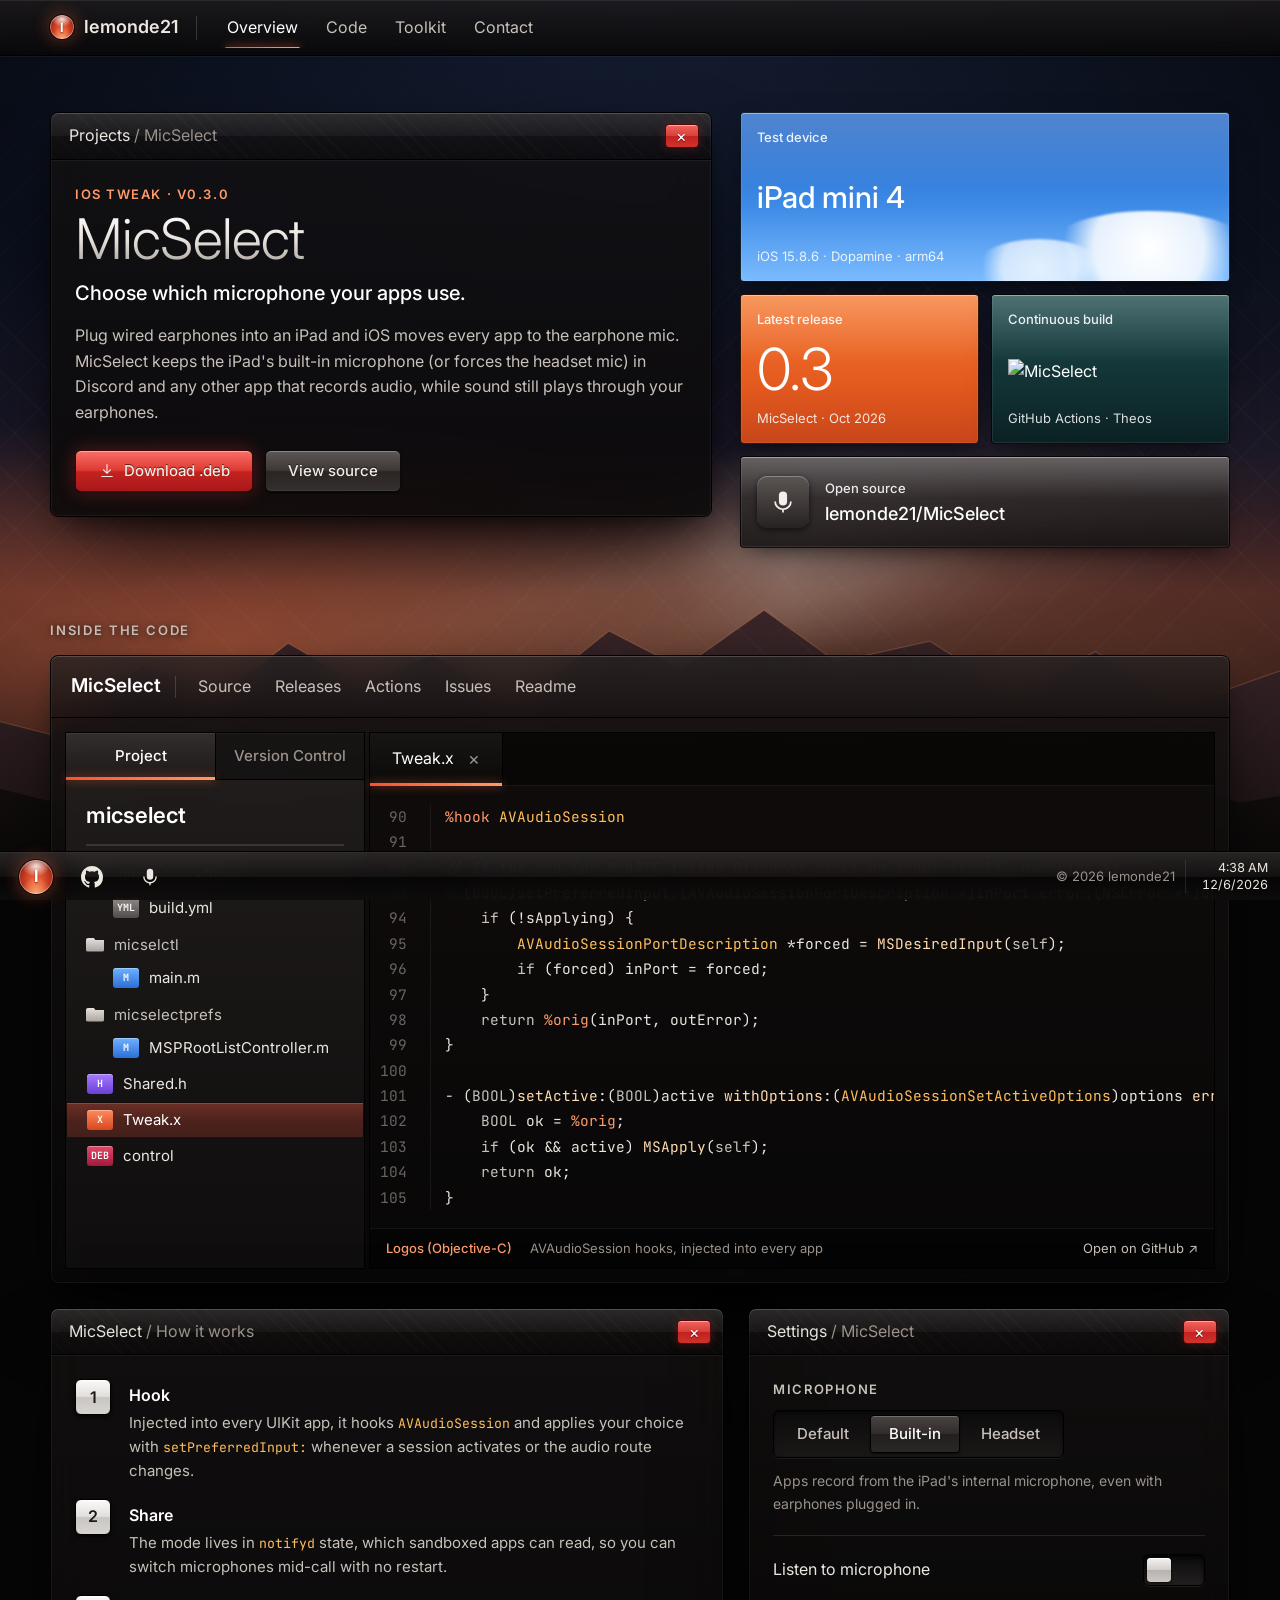
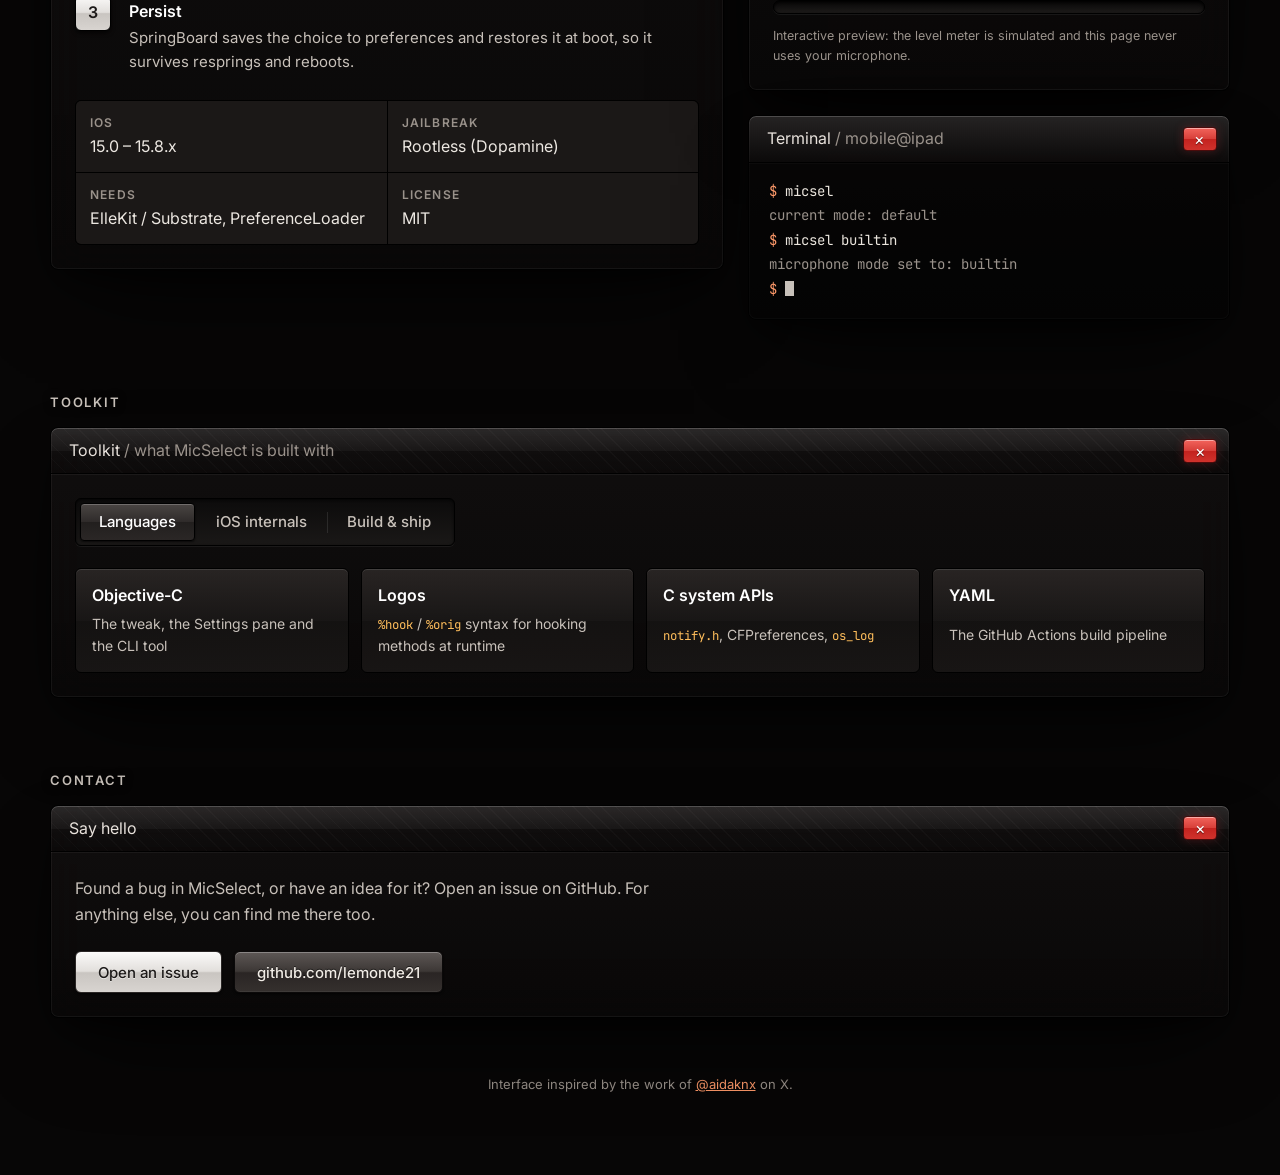
==== micselect/index.html @ 6e7e5321 "Split into a minimal landing page and a MicSelect page The landing page now shows just the bio and a" ====
<!doctype html>
<html lang="en">
<head>
  <meta charset="utf-8">
  <meta name="viewport" content="width=device-width, initial-scale=1">
  <title>MicSelect · lemonde21</title>
  <meta name="description" content="MicSelect: a rootless iOS 15 tweak (Dopamine) that lets you choose which microphone apps use, keeping the iPad's built-in mic while wired earphones are plugged in.">
  <meta name="theme-color" content="#0b0a0a">
  <meta property="og:title" content="MicSelect · lemonde21">
  <meta property="og:description" content="Choose which microphone your apps use. A rootless iOS 15 tweak by lemonde21.">
  <meta property="og:type" content="website">
  <meta property="og:url" content="https://lemonde21.github.io/micselect/">
  <link rel="icon" href="../favicon.svg" type="image/svg+xml">
  <link rel="preconnect" href="https://fonts.googleapis.com">
  <link rel="preconnect" href="https://fonts.gstatic.com" crossorigin>
  <link href="https://fonts.googleapis.com/css2?family=Inter:wght@300;400;500;600;700&family=JetBrains+Mono:wght@400;500&display=swap" rel="stylesheet">
  <link rel="stylesheet" href="../style.css">
</head>
<body>
  <!-- Backdrop: dusk sky, ember horizon, mountain ridges, bronze light streaks, lattice -->
  <div class="backdrop" aria-hidden="true">
    <div class="streak streak--a"></div>
    <div class="streak streak--b"></div>
    <svg class="ridges" viewBox="0 0 1440 400" preserveAspectRatio="xMidYMax slice">
      <defs>
        <linearGradient id="ridgeFar" x1="0" y1="0" x2="0" y2="1">
          <stop offset="0" stop-color="#3a2629"/>
          <stop offset="1" stop-color="#140d0f"/>
        </linearGradient>
        <linearGradient id="ridgeNear" x1="0" y1="0" x2="0" y2="1">
          <stop offset="0" stop-color="#15100f"/>
          <stop offset="1" stop-color="#060505"/>
        </linearGradient>
      </defs>
      <path fill="url(#ridgeFar)" stroke="rgba(255,150,100,.22)" stroke-width="1.2"
            d="M0 262 L80 222 L150 240 L240 172 L310 205 L380 152 L450 192 L520 162 L600 212 L690 140 L760 176 L840 120 L910 170 L1000 150 L1080 200 L1160 160 L1250 210 L1340 178 L1440 220 V400 H0Z"/>
      <path fill="url(#ridgeNear)"
            d="M0 332 L100 292 L180 312 L260 272 L360 302 L440 256 L520 292 L620 280 L720 312 L820 270 L900 302 L1000 262 L1100 296 L1200 276 L1300 306 L1440 282 V400 H0Z"/>
    </svg>
  </div>

  <a class="skip" href="#main">Skip to content</a>

  <!-- Menu bar -->
  <header class="menubar">
    <a class="menubar__brand" href="../" aria-label="lemonde21, home">
      <span class="orb orb--sm" aria-hidden="true">l</span>
      lemonde21
    </a>
    <span class="menubar__sep" aria-hidden="true"></span>
    <nav class="menubar__nav" aria-label="Sections">
      <a href="#overview" data-nav>Overview</a>
      <a href="#code" data-nav>Code</a>
      <a href="#toolkit" data-nav>Toolkit</a>
      <a href="#contact" data-nav>Contact</a>
    </nav>
  </header>

  <main id="main">

    <!-- ===================== Overview ===================== -->
    <section id="overview" class="hero">
      <article class="win project-head">
        <div class="win__title">
          <span><a class="win__home" href="../">Projects</a> <span class="win__crumb">/ MicSelect</span></span>
          <span class="win__close" aria-hidden="true">×</span>
        </div>
        <div class="win__body">
          <p class="project-head__kicker">iOS tweak · v0.3.0</p>
          <h1 class="project-head__title">MicSelect</h1>
          <p class="project-head__tag">Choose which microphone your apps use.</p>
          <p class="lead">
            Plug wired earphones into an iPad and iOS moves every app to the earphone mic.
            MicSelect keeps the iPad's built-in microphone (or forces the headset mic) in Discord
            and any other app that records audio, while sound still plays through your earphones.
          </p>
          <div class="row-actions">
            <a class="btn btn--red" href="https://github.com/lemonde21/MicSelect/releases/latest">
              <svg class="btn__icon" viewBox="0 0 24 24" aria-hidden="true"><path d="M11.25 3h1.5v10.19l3.72-3.72 1.06 1.06L12 16.06l-5.53-5.53 1.06-1.06 3.72 3.72V3ZM4.5 18.5h15V20h-15z"/></svg>
              Download .deb
            </a>
            <a class="btn" href="https://github.com/lemonde21/MicSelect">View source</a>
          </div>
        </div>
      </article>

      <div class="tiles" aria-label="At a glance">
        <a class="tile tile--sky tile--wide" href="#code">
          <span class="tile__cloud tile__cloud--1" aria-hidden="true"></span>
          <span class="tile__cloud tile__cloud--2" aria-hidden="true"></span>
          <span class="tile__kicker">Test device</span>
          <span class="tile__big">iPad mini 4</span>
          <span class="tile__foot">iOS 15.8.6 · Dopamine · arm64</span>
        </a>
        <a class="tile tile--ember" href="https://github.com/lemonde21/MicSelect/releases/latest">
          <span class="tile__kicker">Latest release</span>
          <span class="tile__huge">0.3</span>
          <span class="tile__foot">MicSelect · Oct 2026</span>
        </a>
        <a class="tile tile--teal" href="https://github.com/lemonde21/MicSelect/actions/workflows/build.yml">
          <span class="tile__kicker">Continuous build</span>
          <img class="tile__badge" src="https://github.com/lemonde21/MicSelect/actions/workflows/build.yml/badge.svg" alt="MicSelect build status" width="104" height="20">
          <span class="tile__foot">GitHub Actions · Theos</span>
        </a>
        <a class="tile tile--glass tile--wide" href="https://github.com/lemonde21/MicSelect">
          <span class="tile__icon" aria-hidden="true">
            <svg viewBox="0 0 24 24"><path d="M12 15a3.5 3.5 0 0 0 3.5-3.5v-5a3.5 3.5 0 1 0-7 0v5A3.5 3.5 0 0 0 12 15Zm6-3.5a6 6 0 0 1-12 0H4.5a7.5 7.5 0 0 0 6.75 7.46V21h1.5v-2.04a7.5 7.5 0 0 0 6.75-7.46H18Z"/></svg>
          </span>
          <span>
            <span class="tile__kicker">Open source</span>
            <span class="tile__mid">lemonde21/MicSelect</span>
          </span>
        </a>
      </div>
    </section>

    <!-- ===================== Code ===================== -->
    <section id="code" class="section">
      <p class="eyebrow">Inside the code</p>

      <article class="win ide">
        <div class="ide__menu">
          <span class="ide__app">MicSelect</span>
          <span class="ide__bar" aria-hidden="true"></span>
          <a href="https://github.com/lemonde21/MicSelect">Source</a>
          <a href="https://github.com/lemonde21/MicSelect/releases">Releases</a>
          <a href="https://github.com/lemonde21/MicSelect/actions">Actions</a>
          <a href="https://github.com/lemonde21/MicSelect/issues">Issues</a>
          <a href="https://github.com/lemonde21/MicSelect#readme">Readme</a>
        </div>

        <div class="ide__body">
          <aside class="ide__side">
            <div class="ptabs" role="tablist" aria-label="Sidebar">
              <button class="ptab is-active" role="tab" aria-selected="true" aria-controls="side-project" id="tab-project">Project</button>
              <button class="ptab" role="tab" aria-selected="false" aria-controls="side-vcs" id="tab-vcs" tabindex="-1">Version Control</button>
            </div>

            <div class="side-panel" id="side-project" role="tabpanel" aria-labelledby="tab-project">
              <p class="tree__root">micselect</p>
              <ul class="tree">
                <li class="tree__dir">.github/workflows</li>
                <li><button class="tree__file" data-file="build"><span class="ficon ficon--yml">yml</span>build.yml</button></li>
                <li class="tree__dir">micselctl</li>
                <li><button class="tree__file" data-file="cli"><span class="ficon ficon--m">m</span>main.m</button></li>
                <li class="tree__dir">micselectprefs</li>
                <li><button class="tree__file" data-file="prefs"><span class="ficon ficon--m">m</span>MSPRootListController.m</button></li>
                <li><button class="tree__file tree__file--top" data-file="shared"><span class="ficon ficon--h">h</span>Shared.h</button></li>
                <li><button class="tree__file tree__file--top is-active" data-file="tweak" aria-current="true"><span class="ficon ficon--x">x</span>Tweak.x</button></li>
                <li><button class="tree__file tree__file--top" data-file="control"><span class="ficon ficon--deb">deb</span>control</button></li>
              </ul>
            </div>

            <div class="side-panel" id="side-vcs" role="tabpanel" aria-labelledby="tab-vcs" hidden>
              <ol class="commits">
                <li>
                  <span class="commits__tag">v0.3.0</span>
                  <span class="commits__msg">Initial commit: MicSelect v0.3.0</span>
                  <span class="commits__meta">main · Oct 28, 2026 · build passing</span>
                </li>
              </ol>
              <a class="btn btn--sm" href="https://github.com/lemonde21/MicSelect/commits/main">Full history</a>
            </div>
          </aside>

          <div class="ide__editor">
            <div class="etabs">
              <span class="etab"><span id="etab-name">Tweak.x</span><span class="etab__x" aria-hidden="true">×</span></span>
            </div>

            <!-- Real excerpts from the MicSelect source. JS shows one at a time and adds syntax colours. -->
            <div class="code-wrap">
              <pre class="code is-active" data-file="tweak" data-name="Tweak.x" data-start="90" data-lang="Logos (Objective-C)"
                   data-desc="AVAudioSession hooks, injected into every app"><code>%hook AVAudioSession

// If the app (or WebRTC inside Discord) picks an input itself, override it.
- (BOOL)setPreferredInput:(AVAudioSessionPortDescription *)inPort error:(NSError **)outError {
    if (!sApplying) {
        AVAudioSessionPortDescription *forced = MSDesiredInput(self);
        if (forced) inPort = forced;
    }
    return %orig(inPort, outError);
}

- (BOOL)setActive:(BOOL)active withOptions:(AVAudioSessionSetActiveOptions)options error:(NSError **)outError {
    BOOL ok = %orig;
    if (ok &amp;&amp; active) MSApply(self);
    return ok;
}</code></pre>

              <pre class="code" data-file="shared" data-name="Shared.h" data-start="1" data-lang="C header"
                   data-desc="Constants shared by the tweak, Settings pane and CLI"><code>// Shared constants for the tweak, the Settings pane and the CLI tool.
#pragma once

#define kMSDomain     "com.lemonde21.micselect"        // preferences domain
#define kMSModeKey    "mode"                          // 0 = default, 1 = built-in, 2 = headset
#define kMSNotifyName "com.lemonde21.micselect.mode"   // notifyd name (state = current mode)</code></pre>

              <pre class="code" data-file="prefs" data-name="MSPRootListController.m" data-start="225" data-lang="Objective-C"
                   data-desc="Settings pane: live microphone monitor with a level meter"><code>    // Level meter
    [input installTapOnBus:0 bufferSize:1024 format:format block:^(AVAudioPCMBuffer *buffer, AVAudioTime *when) {
        float *samples = buffer.floatChannelData ? buffer.floatChannelData[0] : NULL;
        AVAudioFrameCount count = buffer.frameLength;
        if (!samples || count == 0) return;

        float sum = 0;
        for (AVAudioFrameCount i = 0; i &lt; count; i++) sum += samples[i] * samples[i];
        float db = 20.0f * log10f(fmaxf(sqrtf(sum / count), 1e-6f));
        float level = fminf(fmaxf((db + 60.0f) / 60.0f, 0.0f), 1.0f); // -60 dB…0 dB → 0…1

        dispatch_async(dispatch_get_main_queue(), ^{
            [gLevelCell setLevel:level];
        });
    }];</code></pre>

              <pre class="code" data-file="cli" data-name="main.m" data-start="36" data-lang="Objective-C"
                   data-desc="micsel: switch microphones from the terminal"><code>        int mode = -1;
        for (int i = 0; i &lt; 3; i++) {
            if (strcmp(argv[1], kModes[i]) == 0) mode = i;
        }
        if (mode &lt; 0) { usage(); return 1; }

        // Live update for running apps; SpringBoard also saves it so the
        // Settings pane stays in sync and the choice survives a reboot.
        notify_set_state(token, (uint64_t)mode);
        notify_post(kMSNotifyName);
        printf("microphone mode set to: %s\n", kModes[mode]);</code></pre>

              <pre class="code" data-file="build" data-name="build.yml" data-start="34" data-lang="YAML"
                   data-desc="CI: build the .deb on macOS, publish releases from tags"><code>      - name: Build package
        run: gmake package FINALPACKAGE=1 TARGET=iphone:clang:16.5:15.0

      - name: Upload .deb as build artifact
        uses: actions/upload-artifact@v4
        with:
          name: MicSelect-deb
          path: packages/*.deb

      - name: Publish GitHub release (tags only)
        if: startsWith(github.ref, 'refs/tags/v')
        uses: softprops/action-gh-release@v2
        with:
          files: packages/*.deb
          generate_release_notes: true</code></pre>

              <pre class="code" data-file="control" data-name="control" data-start="1" data-lang="Debian control"
                   data-desc="Package metadata for the rootless .deb"><code>Package: com.lemonde21.micselect
Name: MicSelect
Version: 0.3.0
Architecture: iphoneos-arm64
Description: Choose which microphone apps use (internal or headset), even with earphones plugged in.
Maintainer: lemonde21
Author: lemonde21
Section: Tweaks
Depends: mobilesubstrate, preferenceloader</code></pre>
            </div>

            <div class="statusbar">
              <span id="status-lang">Logos (Objective-C)</span>
              <span id="status-desc">AVAudioSession hooks, injected into every app</span>
              <a id="status-link" href="https://github.com/lemonde21/MicSelect/blob/main/Tweak.x">Open on GitHub ↗</a>
            </div>
          </div>
        </div>
      </article>

      <div class="project-grid">
        <!-- Description -->
        <article class="win project-info">
          <div class="win__title">
            <span>MicSelect <span class="win__crumb">/ How it works</span></span>
            <span class="win__close" aria-hidden="true">×</span>
          </div>
          <div class="win__body">
            <ol class="steps">
              <li>
                <span class="steps__n">1</span>
                <div>
                  <h3>Hook</h3>
                  <p>Injected into every UIKit app, it hooks <code>AVAudioSession</code> and applies your choice with <code>setPreferredInput:</code> whenever a session activates or the audio route changes.</p>
                </div>
              </li>
              <li>
                <span class="steps__n">2</span>
                <div>
                  <h3>Share</h3>
                  <p>The mode lives in <code>notifyd</code> state, which sandboxed apps can read, so you can switch microphones mid-call with no restart.</p>
                </div>
              </li>
              <li>
                <span class="steps__n">3</span>
                <div>
                  <h3>Persist</h3>
                  <p>SpringBoard saves the choice to preferences and restores it at boot, so it survives resprings and reboots.</p>
                </div>
              </li>
            </ol>

            <dl class="specs">
              <div><dt>iOS</dt><dd>15.0 – 15.8.x</dd></div>
              <div><dt>Jailbreak</dt><dd>Rootless (Dopamine)</dd></div>
              <div><dt>Needs</dt><dd>ElleKit / Substrate, PreferenceLoader</dd></div>
              <div><dt>License</dt><dd>MIT</dd></div>
            </dl>
          </div>
        </article>

        <!-- Settings pane preview -->
        <article class="win settings" aria-labelledby="settings-title">
          <div class="win__title">
            <span id="settings-title">Settings <span class="win__crumb">/ MicSelect</span></span>
            <span class="win__close" aria-hidden="true">×</span>
          </div>
          <div class="win__body">
            <p class="label">Microphone</p>
            <div class="seg" role="radiogroup" aria-label="Microphone mode">
              <button class="seg__btn" role="radio" aria-checked="false" data-mode="default" tabindex="-1">Default</button>
              <button class="seg__btn is-active" role="radio" aria-checked="true" data-mode="builtin">Built-in</button>
              <button class="seg__btn" role="radio" aria-checked="false" data-mode="headset" tabindex="-1">Headset</button>
            </div>
            <p class="hint" id="mode-hint">Apps record from the iPad's internal microphone, even with earphones plugged in.</p>

            <div class="setting-row">
              <span id="listen-label">Listen to microphone</span>
              <button class="switch" role="switch" aria-checked="false" aria-labelledby="listen-label" id="listen"></button>
            </div>
            <div class="meter" aria-hidden="true"><div class="meter__fill" id="meter"></div></div>
            <p class="hint hint--small">Interactive preview: the level meter is simulated and this page never uses your microphone.</p>
          </div>
        </article>

        <!-- Terminal -->
        <article class="win terminal" aria-label="micsel terminal preview">
          <div class="win__title win__title--term">
            <span>Terminal <span class="win__crumb">/ mobile@ipad</span></span>
            <span class="win__close" aria-hidden="true">×</span>
          </div>
          <div class="terminal__body" aria-live="polite">
            <p><span class="prompt">$</span> micsel</p>
            <p class="out">current mode: default</p>
            <p><span class="prompt">$</span> <span id="term-cmd">micsel builtin</span></p>
            <p class="out" id="term-out">microphone mode set to: builtin</p>
            <p><span class="prompt">$</span> <span class="caret" aria-hidden="true"></span></p>
          </div>
        </article>
      </div>
    </section>

    <!-- ===================== Toolkit ===================== -->
    <section id="toolkit" class="section">
      <p class="eyebrow">Toolkit</p>
      <article class="win toolkit">
        <div class="win__title">
          <span>Toolkit <span class="win__crumb">/ what MicSelect is built with</span></span>
          <span class="win__close" aria-hidden="true">×</span>
        </div>
        <div class="win__body">
          <div class="seg seg--tabs" role="tablist" aria-label="Toolkit categories">
            <button class="seg__btn is-active" role="tab" aria-selected="true" aria-controls="tk-lang" id="tkt-lang">Languages</button>
            <button class="seg__btn" role="tab" aria-selected="false" aria-controls="tk-ios" id="tkt-ios" tabindex="-1">iOS internals</button>
            <button class="seg__btn" role="tab" aria-selected="false" aria-controls="tk-ship" id="tkt-ship" tabindex="-1">Build &amp; ship</button>
          </div>

          <ul class="kit" id="tk-lang" role="tabpanel" aria-labelledby="tkt-lang">
            <li><strong>Objective-C</strong><span>The tweak, the Settings pane and the CLI tool</span></li>
            <li><strong>Logos</strong><span><code>%hook</code> / <code>%orig</code> syntax for hooking methods at runtime</span></li>
            <li><strong>C system APIs</strong><span><code>notify.h</code>, CFPreferences, <code>os_log</code></span></li>
            <li><strong>YAML</strong><span>The GitHub Actions build pipeline</span></li>
          </ul>
          <ul class="kit" id="tk-ios" role="tabpanel" aria-labelledby="tkt-ios" hidden>
            <li><strong>AVAudioSession</strong><span>Audio routes, categories and the preferred input</span></li>
            <li><strong>AVAudioEngine</strong><span>Live microphone monitor with an input tap for the level meter</span></li>
            <li><strong>notifyd</strong><span>Shared state that reaches sandboxed apps and updates live</span></li>
            <li><strong>SpringBoard</strong><span>Saves the mode and restores it at boot</span></li>
            <li><strong>PreferenceLoader</strong><span>A native-looking pane in the Settings app</span></li>
          </ul>
          <ul class="kit" id="tk-ship" role="tabpanel" aria-labelledby="tkt-ship" hidden>
            <li><strong>Theos</strong><span>Builds the tweak, prefs bundle and CLI into a single package</span></li>
            <li><strong>GitHub Actions</strong><span>Builds the .deb on a macOS runner on every push</span></li>
            <li><strong>Releases</strong><span>Pushing a <code>v*</code> tag publishes a release with the .deb attached</span></li>
            <li><strong>Debian packaging</strong><span>Rootless <code>iphoneos-arm64</code> package for Sileo, Zebra or Filza</span></li>
          </ul>
        </div>
      </article>
    </section>

    <!-- ===================== Contact ===================== -->
    <section id="contact" class="section">
      <p class="eyebrow">Contact</p>
      <article class="win contact">
        <div class="win__title">
          <span>Say hello</span>
          <span class="win__close" aria-hidden="true">×</span>
        </div>
        <div class="win__body contact__body">
          <p>
            Found a bug in MicSelect, or have an idea for it? Open an issue on GitHub.
            For anything else, you can find me there too.
          </p>
          <div class="row-actions">
            <a class="btn btn--light" href="https://github.com/lemonde21/MicSelect/issues/new">Open an issue</a>
            <a class="btn" href="https://github.com/lemonde21">github.com/lemonde21</a>
          </div>
        </div>
      </article>
    </section>

    <p class="credit">Interface inspired by the work of <a href="https://x.com/aidaknx">@aidaknx</a> on X.</p>
  </main>

  <!-- Taskbar -->
  <footer class="taskbar">
    <a class="taskbar__orb" href="../" aria-label="Home">
      <span class="orb orb--md" aria-hidden="true">l</span>
    </a>
    <a class="taskbar__app" href="https://github.com/lemonde21" aria-label="GitHub profile">
      <svg viewBox="0 0 16 16" aria-hidden="true"><path d="M8 0C3.58 0 0 3.58 0 8c0 3.54 2.29 6.53 5.47 7.59.4.07.55-.17.55-.38v-1.33c-2.23.48-2.7-1.07-2.7-1.07-.36-.92-.89-1.17-.89-1.17-.73-.5.06-.49.06-.49.8.06 1.23.83 1.23.83.72 1.22 1.87.87 2.33.66.07-.52.28-.87.5-1.07-1.78-.2-3.65-.89-3.65-3.95 0-.87.31-1.59.82-2.15-.08-.2-.36-1.02.08-2.12 0 0 .67-.21 2.2.82a7.6 7.6 0 0 1 4 0c1.53-1.04 2.2-.82 2.2-.82.44 1.1.16 1.92.08 2.12.51.56.82 1.27.82 2.15 0 3.07-1.87 3.75-3.65 3.95.29.25.54.73.54 1.48v2.2c0 .21.15.46.55.38A8 8 0 0 0 16 8c0-4.42-3.58-8-8-8Z"/></svg>
    </a>
    <a class="taskbar__app" href="https://github.com/lemonde21/MicSelect/releases/latest" aria-label="Download MicSelect">
      <svg viewBox="0 0 24 24" aria-hidden="true"><path d="M12 15a3.5 3.5 0 0 0 3.5-3.5v-5a3.5 3.5 0 1 0-7 0v5A3.5 3.5 0 0 0 12 15Zm6-3.5a6 6 0 0 1-12 0H4.5a7.5 7.5 0 0 0 6.75 7.46V21h1.5v-2.04a7.5 7.5 0 0 0 6.75-7.46H18Z"/></svg>
    </a>
    <span class="taskbar__copy">© 2026 lemonde21</span>
    <span class="taskbar__clock" aria-hidden="true"><span id="clock-time">--:--</span><span id="clock-date"></span></span>
  </footer>

  <script src="../script.js" defer></script>
</body>
</html>
---- style.css ----
/* lemonde21 portfolio — dark "Aero premium" theme:
   smoked-glass windows, glossy bevelled controls, ember-on-dusk backdrop. */

:root {
  color-scheme: dark;

  --ink: #ece7e1;
  --ink-soft: #c8c1ba;
  --muted: #9a928b;
  --line: rgba(255, 255, 255, .10);
  --line-strong: rgba(255, 255, 255, .16);

  --glass: rgba(20, 17, 17, .78);
  --glass-deep: rgba(9, 8, 8, .86);

  --ember: #ff6a3d;
  --ember-soft: #ff9a6a;
  --amber: #ffbe5c;
  --red-1: #f2645c;
  --red-2: #c4231f;
  --red-3: #a8181a;

  --font: "Inter", "Segoe UI", system-ui, -apple-system, sans-serif;
  --mono: "JetBrains Mono", ui-monospace, "SF Mono", Menlo, monospace;

  --radius: 8px;
  --shadow-win: 0 40px 90px -30px rgba(0, 0, 0, .9), 0 12px 30px -12px rgba(0, 0, 0, .7);
  --menubar-h: 56px;
  --taskbar-h: 48px;
}

*, *::before, *::after { box-sizing: border-box; }

html {
  scroll-behavior: smooth;
  scroll-padding-top: calc(var(--menubar-h) + 16px);
  -webkit-text-size-adjust: 100%;
}

body {
  margin: 0;
  min-height: 100vh;
  background: #070606;
  color: var(--ink);
  font: 400 16px/1.6 var(--font);
  -webkit-font-smoothing: antialiased;
  padding-bottom: calc(var(--taskbar-h) + 32px);
  overflow-x: hidden;
}

a { color: var(--ember-soft); }
a:hover { color: #ffc2a2; }
code { font-family: var(--mono); font-size: .88em; color: var(--amber); }
strong { color: #fff; font-weight: 600; }

:focus-visible { outline: 2px solid var(--ember-soft); outline-offset: 2px; border-radius: 4px; }

.skip {
  position: absolute; left: 16px; top: -60px; z-index: 100;
  padding: 8px 14px; background: #000; color: #fff; border-radius: 6px;
}
.skip:focus { top: 12px; }

/* ------------------------------------------------------------------ */
/* Backdrop                                                            */
/* ------------------------------------------------------------------ */

.backdrop {
  position: fixed; inset: 0; z-index: -1; overflow: hidden;
  background:
    radial-gradient(70% 38% at 18% 72%, rgba(226, 110, 70, .50), transparent 70%),
    radial-gradient(55% 30% at 82% 76%, rgba(170, 100, 66, .34), transparent 70%),
    radial-gradient(90% 60% at 50% 0%, rgba(40, 56, 92, .45), transparent 70%),
    linear-gradient(180deg, #04060c 0%, #0a0f1c 28%, #191624 50%, #452421 66%, #1c100f 80%, #070505 100%);
}

/* Diamond lattice, like the panels in the references */
.backdrop::after {
  content: ""; position: absolute; inset: 0;
  background:
    repeating-linear-gradient(45deg, rgba(255, 255, 255, .022) 0 1px, transparent 1px 34px),
    repeating-linear-gradient(-45deg, rgba(255, 255, 255, .022) 0 1px, transparent 1px 34px);
  mask-image: linear-gradient(180deg, transparent 0%, #000 30%, #000 70%, transparent 100%);
}

.ridges {
  position: absolute; left: 0; right: 0; bottom: 0;
  width: 100%; height: 46vh; min-height: 260px;
}

/* Bronze light streaks (the swooshes behind the reference windows) */
.streak {
  position: absolute; left: -20%; width: 140%; height: 220px;
  border-radius: 50%;
  mix-blend-mode: screen;
  filter: blur(6px);
  opacity: .55;
}
.streak--a {
  top: 52%;
  transform: rotate(-11deg);
  background: linear-gradient(90deg,
    transparent 8%, rgba(160, 110, 70, .10) 30%, rgba(255, 214, 170, .32) 52%,
    rgba(255, 240, 220, .55) 58%, rgba(200, 140, 90, .12) 70%, transparent 88%);
  mask-image: linear-gradient(180deg, transparent 0%, #000 46%, #000 52%, transparent 100%);
  animation: drift 26s ease-in-out infinite alternate;
}
.streak--b {
  top: 60%;
  transform: rotate(-16deg);
  background: linear-gradient(90deg,
    transparent 20%, rgba(255, 190, 140, .20) 50%, rgba(255, 230, 200, .35) 62%, transparent 80%);
  mask-image: linear-gradient(180deg, transparent 0%, #000 48%, #000 50%, transparent 100%);
  opacity: .4;
  animation: drift 34s ease-in-out infinite alternate-reverse;
}
@keyframes drift {
  from { translate: -4% 0; }
  to   { translate: 4% -2%; }
}

/* ------------------------------------------------------------------ */
/* Orb logo                                                            */
/* ------------------------------------------------------------------ */

.orb {
  display: inline-grid; place-items: center; flex: none;
  border-radius: 50%;
  font-weight: 700; color: #fff; line-height: 1;
  text-shadow: 0 1px 2px rgba(0, 0, 0, .6);
  background:
    radial-gradient(60% 45% at 50% 18%, rgba(255, 255, 255, .85), rgba(255, 255, 255, 0) 70%),
    radial-gradient(80% 80% at 50% 100%, #ffb07a, transparent 60%),
    radial-gradient(circle at 50% 60%, #ff6a3d 0%, #b8321c 55%, #4a120b 100%);
  box-shadow:
    inset 0 0 0 1px rgba(255, 255, 255, .35),
    0 0 0 1px rgba(0, 0, 0, .7),
    0 0 18px rgba(255, 106, 61, .45);
}
.orb--sm { width: 24px; height: 24px; font-size: 13px; }
.orb--md { width: 34px; height: 34px; font-size: 17px; }
.orb--lg { width: 64px; height: 64px; font-size: 32px; }

/* ------------------------------------------------------------------ */
/* Menu bar                                                            */
/* ------------------------------------------------------------------ */

.menubar {
  position: sticky; top: 0; z-index: 20;
  display: flex; align-items: center; gap: 18px;
  height: var(--menubar-h);
  padding: 0 max(16px, calc((100vw - 1180px) / 2));
  background: linear-gradient(180deg, rgba(30, 27, 27, .82), rgba(8, 7, 7, .88));
  border-bottom: 1px solid #000;
  box-shadow: inset 0 1px 0 rgba(255, 255, 255, .08), 0 1px 0 rgba(255, 255, 255, .04);
  backdrop-filter: blur(16px) saturate(1.2);
  -webkit-backdrop-filter: blur(16px) saturate(1.2);
}
.menubar__brand {
  display: inline-flex; align-items: center; gap: 10px; flex: none;
  color: var(--ink); text-decoration: none; font-weight: 600; font-size: 18px;
}
.menubar__brand:hover { color: #fff; }
.menubar__sep { width: 1px; height: 24px; background: var(--line-strong); flex: none; }
.menubar__nav {
  display: flex; gap: 4px; min-width: 0;
  overflow-x: auto; scrollbar-width: none;
}
.menubar__nav::-webkit-scrollbar { display: none; }
.menubar__nav a {
  position: relative;
  padding: 8px 12px;
  color: var(--ink-soft); text-decoration: none; font-size: 16px; white-space: nowrap;
  border-radius: 4px;
}
.menubar__nav a:hover { color: #fff; background: rgba(255, 255, 255, .05); }
.menubar__nav a.is-active { color: #fff; }
.menubar__nav a.is-active::after {
  content: ""; position: absolute; left: 10px; right: 10px; bottom: -2px; height: 3px;
  border-radius: 2px;
  background: linear-gradient(90deg, #ff4f2a, var(--ember-soft));
  box-shadow: 0 0 10px rgba(255, 106, 61, .7);
}

/* ------------------------------------------------------------------ */
/* Layout                                                              */
/* ------------------------------------------------------------------ */

main {
  width: min(1180px, 100% - 32px);
  margin: 0 auto;
}

.section { padding-top: 72px; }

.eyebrow {
  margin: 0 0 14px;
  font-size: 13px; font-weight: 600; letter-spacing: .14em; text-transform: uppercase;
  color: var(--ink-soft);
  text-shadow: 0 1px 8px rgba(0, 0, 0, .8);
}

/* ------------------------------------------------------------------ */
/* Window chrome                                                       */
/* ------------------------------------------------------------------ */

.win {
  position: relative;
  background: linear-gradient(180deg, var(--glass), var(--glass-deep));
  border: 1px solid #000;
  border-radius: var(--radius);
  box-shadow:
    inset 0 1px 0 rgba(255, 255, 255, .14),
    inset 0 0 0 1px rgba(255, 255, 255, .05),
    var(--shadow-win);
  backdrop-filter: blur(20px) saturate(1.15);
  -webkit-backdrop-filter: blur(20px) saturate(1.15);
  overflow: hidden;
}

.win__title {
  display: flex; align-items: center; justify-content: space-between; gap: 12px;
  padding: 10px 12px 10px 18px;
  font-size: 16px; color: #e8e2dc;
  background:
    linear-gradient(180deg, rgba(255, 255, 255, .11) 0%, rgba(255, 255, 255, .04) 50%, rgba(0, 0, 0, 0) 51%, rgba(0, 0, 0, .25) 100%),
    repeating-linear-gradient(45deg, rgba(255, 255, 255, .025) 0 1px, transparent 1px 10px);
  border-bottom: 1px solid #000;
  box-shadow: 0 1px 0 rgba(255, 255, 255, .05);
}
.win__crumb { color: var(--muted); }

.win__close {
  display: grid; place-items: center; flex: none;
  width: 34px; height: 24px; border-radius: 4px;
  color: #fff; font-size: 16px; line-height: 1;
  text-shadow: 0 1px 1px rgba(0, 0, 0, .5);
  background: linear-gradient(180deg, var(--red-1) 0%, #d8403a 48%, var(--red-2) 52%, #d0322c 100%);
  border: 1px solid #4b0b0b;
  box-shadow: inset 0 1px 0 rgba(255, 255, 255, .45), 0 0 10px rgba(216, 51, 58, .25);
}

.win__body { padding: 24px; }

/* ------------------------------------------------------------------ */
/* Buttons & controls                                                  */
/* ------------------------------------------------------------------ */

.btn {
  display: inline-flex; align-items: center; justify-content: center; gap: 8px;
  min-height: 42px; padding: 0 22px;
  border: 1px solid #0b0909; border-radius: 6px;
  color: #f1ece6; text-decoration: none; font: 500 15px/1 var(--font);
  text-shadow: 0 -1px 0 rgba(0, 0, 0, .6);
  background: linear-gradient(180deg, #5d5755 0%, #3d3836 48%, #2a2524 52%, #35302e 100%);
  box-shadow: inset 0 1px 0 rgba(255, 255, 255, .28), inset 0 -1px 0 rgba(255, 255, 255, .05), 0 1px 2px rgba(0, 0, 0, .6);
  cursor: pointer;
  transition: filter .15s;
}
.btn:hover { color: #fff; filter: brightness(1.15); }
.btn:active { filter: brightness(.9); box-shadow: inset 0 2px 4px rgba(0, 0, 0, .5); }

.btn--light {
  color: #1d1a19; text-shadow: 0 1px 0 rgba(255, 255, 255, .6);
  background: linear-gradient(180deg, #fbfaf9 0%, #e2dfdc 48%, #c9c5c1 52%, #d8d4d0 100%);
  border-color: #2a2625;
}
.btn--light:hover { color: #000; }

.btn--red {
  background: linear-gradient(180deg, #f87068 0%, #de3a33 48%, var(--red-2) 52%, var(--red-3) 100%);
  border-color: #3e0707;
  box-shadow: inset 0 1px 0 rgba(255, 255, 255, .4), 0 0 18px rgba(216, 51, 58, .35), 0 1px 2px rgba(0, 0, 0, .6);
}

.btn--sm { min-height: 34px; padding: 0 14px; font-size: 14px; }
.btn__icon { width: 18px; height: 18px; fill: currentColor; }

.row-actions { display: flex; flex-wrap: wrap; gap: 12px; margin-top: 24px; }

/* Segmented control (radio group or tabs) */
.seg {
  display: inline-flex; flex-wrap: wrap; max-width: 100%;
  padding: 4px; gap: 2px;
  background: linear-gradient(180deg, #0c0b0b, #1a1817);
  border: 1px solid #000; border-radius: 6px;
  box-shadow: inset 0 1px 3px rgba(0, 0, 0, .7), 0 1px 0 rgba(255, 255, 255, .06);
}
.seg__btn {
  position: relative;
  padding: 9px 18px;
  border: 1px solid transparent; border-radius: 4px;
  background: none; color: var(--ink-soft);
  font: 500 15px/1.2 var(--font);
  cursor: pointer;
}
.seg__btn + .seg__btn::before {
  content: ""; position: absolute; left: -2px; top: 22%; bottom: 22%; width: 1px;
  background: rgba(255, 255, 255, .1);
}
.seg__btn:hover { color: #fff; }
.seg__btn.is-active {
  color: #fff;
  background: linear-gradient(180deg, #4a4543 0%, #2f2b2a 50%, #221f1e 51%, #2b2726 100%);
  border-color: #000;
  box-shadow: inset 0 1px 0 rgba(255, 255, 255, .22), 0 1px 2px rgba(0, 0, 0, .6);
}
.seg__btn.is-active::before, .seg__btn.is-active + .seg__btn::before { display: none; }

/* Toggle switch with a square silver knob */
.switch {
  position: relative; flex: none;
  width: 62px; height: 32px; padding: 0;
  border: 1px solid #000; border-radius: 6px;
  background: linear-gradient(180deg, #0b0a0a, #232020);
  box-shadow: inset 0 2px 4px rgba(0, 0, 0, .8), 0 1px 0 rgba(255, 255, 255, .07);
  cursor: pointer;
  transition: background .2s;
}
.switch::after {
  content: ""; position: absolute; top: 3px; left: 3px;
  width: 24px; height: 24px; border-radius: 4px;
  background: linear-gradient(180deg, #f4f2f0 0%, #d3cfcb 50%, #b7b2ad 51%, #cdc8c4 100%);
  box-shadow: inset 0 1px 0 #fff, 0 1px 3px rgba(0, 0, 0, .7);
  transition: transform .2s ease;
}
.switch[aria-checked="true"] {
  background: linear-gradient(180deg, #7a2416, #c4462a);
}
.switch[aria-checked="true"]::after { transform: translateX(30px); }

/* Glossy meter */
.meter {
  height: 14px; margin-top: 14px;
  background: linear-gradient(180deg, #070606, #1d1b1a);
  border: 1px solid #000; border-radius: 7px;
  box-shadow: inset 0 1px 3px rgba(0, 0, 0, .9), 0 1px 0 rgba(255, 255, 255, .06);
  overflow: hidden;
}
.meter__fill {
  height: 100%; width: 0%;
  border-radius: 6px;
  background:
    linear-gradient(180deg, rgba(255, 255, 255, .85) 0%, rgba(255, 255, 255, .25) 50%, rgba(255, 255, 255, 0) 51%),
    linear-gradient(90deg, #d9d5d1 0%, #fff 60%, #ffb07a 85%, var(--ember) 100%);
  box-shadow: 0 0 12px rgba(255, 180, 130, .45);
  transition: width .09s linear;
}

/* ------------------------------------------------------------------ */
/* Hero                                                                */
/* ------------------------------------------------------------------ */

.hero {
  display: grid;
  grid-template-columns: minmax(0, 1.35fr) minmax(0, 1fr);
  gap: 28px;
  align-items: start;
  padding-top: 56px;
}

.about__mark {
  display: flex; align-items: center; justify-content: center; gap: 18px;
  padding: 10px 0 22px; margin-bottom: 20px;
  border-bottom: 1px solid var(--line);
}
.about__name {
  margin: 0;
  font-size: clamp(34px, 6vw, 52px); font-weight: 300; letter-spacing: -.01em;
  background: linear-gradient(180deg, #ffffff 0%, #e7e2dd 50%, #a59d96 100%);
  -webkit-background-clip: text; background-clip: text; color: transparent;
}
.about__name span { font-weight: 500; }

/* Project page header */
.win__home { color: var(--ink); text-decoration: none; }
.win__home:hover { color: #fff; text-decoration: underline; }
.project-head__kicker {
  margin: 0 0 6px;
  font-size: 13px; font-weight: 600; letter-spacing: .12em; text-transform: uppercase;
  color: var(--ember-soft);
}
.project-head__title {
  margin: 0;
  font-size: clamp(40px, 6vw, 56px); font-weight: 300; line-height: 1.05; letter-spacing: -.015em;
  background: linear-gradient(180deg, #ffffff 0%, #e7e2dd 50%, #a59d96 100%);
  -webkit-background-clip: text; background-clip: text; color: transparent;
}
.project-head__tag { margin: 8px 0 14px; font-size: 20px; font-weight: 500; color: #fff; }
.project-head .row-actions { margin-top: 0; }

.credit { margin: 56px 0 0; text-align: center; font-size: 13px; color: var(--muted); }

/* Start-menu tiles */
.tiles {
  display: grid;
  grid-template-columns: repeat(2, minmax(0, 1fr));
  gap: 12px;
}
.tile {
  position: relative; overflow: hidden;
  display: flex; flex-direction: column; justify-content: space-between; gap: 8px;
  min-height: 150px; padding: 14px 16px;
  border: 1px solid rgba(0, 0, 0, .8); border-radius: 4px;
  color: #fff; text-decoration: none;
  box-shadow: inset 0 1px 0 rgba(255, 255, 255, .35), inset 0 0 0 1px rgba(255, 255, 255, .08), 0 10px 26px -10px rgba(0, 0, 0, .8);
  transition: transform .15s, filter .15s;
}
.tile::before { /* gloss */
  content: ""; position: absolute; inset: 0 0 55% 0; pointer-events: none;
  background: linear-gradient(180deg, rgba(255, 255, 255, .22), rgba(255, 255, 255, 0));
}
.tile:hover { color: #fff; filter: brightness(1.1); transform: translateY(-2px); }
.tile--wide { grid-column: span 2; }

.tile__kicker { position: relative; font-size: 13px; font-weight: 500; opacity: .9; }
.tile__big { position: relative; font-size: 30px; font-weight: 500; line-height: 1.1; }
.tile__huge { position: relative; font-size: 58px; font-weight: 300; line-height: 1; }
.tile__mid { position: relative; display: block; font-size: 18px; font-weight: 500; }
.tile__foot { position: relative; font-size: 13px; opacity: .85; }
.tile__badge { position: relative; align-self: flex-start; height: 20px; width: auto; }

.tile--sky {
  min-height: 170px;
  background: linear-gradient(180deg, #1f63c2 0%, #3d8ae6 55%, #7cbcff 100%);
}
.tile__cloud {
  position: absolute; border-radius: 50%;
  background: radial-gradient(circle at 50% 40%, #fff 0%, rgba(255, 255, 255, .85) 45%, rgba(255, 255, 255, 0) 70%);
  filter: blur(1px);
}
.tile__cloud--1 { width: 220px; height: 90px; right: -30px; bottom: -20px; }
.tile__cloud--2 { width: 140px; height: 70px; right: 120px; bottom: -28px; opacity: .8; }

.tile--ember { background: linear-gradient(180deg, #f57a32 0%, #e45a1f 60%, #c8461a 100%); }
.tile--teal  { background: linear-gradient(180deg, #1d4a4c 0%, #123234 60%, #0b2123 100%); }
.tile--glass {
  flex-direction: row; align-items: center; justify-content: flex-start; gap: 16px;
  min-height: 92px;
  background: linear-gradient(180deg, rgba(70, 64, 62, .7), rgba(20, 18, 18, .85));
  backdrop-filter: blur(12px);
}
.tile__icon {
  position: relative; display: grid; place-items: center; flex: none;
  width: 52px; height: 52px; border-radius: 10px;
  background: linear-gradient(180deg, #5b5553, #262221);
  box-shadow: inset 0 1px 0 rgba(255, 255, 255, .3), 0 2px 6px rgba(0, 0, 0, .6);
}
.tile__icon svg { width: 28px; height: 28px; fill: #f3eee9; }

/* ------------------------------------------------------------------ */
/* IDE window                                                          */
/* ------------------------------------------------------------------ */

.ide__menu {
  display: flex; align-items: center; gap: 4px;
  padding: 12px 20px;
  overflow-x: auto; scrollbar-width: none;
  background: linear-gradient(180deg, rgba(255, 255, 255, .06), rgba(255, 255, 255, 0));
  border-bottom: 1px solid #000;
}
.ide__menu::-webkit-scrollbar { display: none; }
.ide__app { font-size: 19px; font-weight: 600; color: #fff; padding-right: 10px; }
.ide__bar { width: 1px; height: 22px; background: var(--line-strong); margin-right: 8px; flex: none; }
.ide__menu a {
  padding: 6px 10px; border-radius: 4px;
  color: var(--ink-soft); text-decoration: none; font-size: 16px; white-space: nowrap;
}
.ide__menu a:hover { color: #fff; background: rgba(255, 255, 255, .06); }

.ide__body {
  display: grid;
  grid-template-columns: 300px minmax(0, 1fr);
  min-height: 460px;
  padding: 0 14px 14px;
  gap: 4px;
}

.ide__side {
  margin-top: 14px;
  background: linear-gradient(180deg, rgba(42, 37, 36, .65), rgba(18, 16, 16, .7));
  border: 1px solid #000;
  box-shadow: inset 0 1px 0 rgba(255, 255, 255, .06);
}

.ptabs { display: grid; grid-template-columns: 1fr 1fr; border-bottom: 1px solid #000; }
.ptab {
  position: relative;
  padding: 14px 8px;
  border: 0; background: rgba(0, 0, 0, .35);
  color: var(--muted); font: 500 15px/1.2 var(--font);
  cursor: pointer;
}
.ptab + .ptab { border-left: 1px solid #000; }
.ptab:hover { color: var(--ink); }
.ptab.is-active {
  color: #fff;
  background: linear-gradient(180deg, rgba(255, 255, 255, .07), rgba(0, 0, 0, .1));
}
.ptab.is-active::after, .etab::after {
  content: ""; position: absolute; left: 0; right: 0; bottom: -1px; height: 3px;
  background: linear-gradient(90deg, #ff4f2a, var(--ember-soft));
  box-shadow: 0 0 10px rgba(255, 106, 61, .6);
}

.side-panel { padding: 18px 0 14px; }
.side-panel[hidden] { display: none; }
.side-panel .btn { margin: 12px 20px 0; }

.tree__root {
  margin: 0 20px 10px; padding-bottom: 10px;
  font-size: 22px; font-weight: 600; color: #fff;
  border-bottom: 2px solid rgba(255, 255, 255, .12);
}
.tree { list-style: none; margin: 0; padding: 0; }
.tree__dir {
  display: flex; align-items: center; gap: 10px;
  padding: 7px 20px 3px;
  font-size: 15px; color: var(--ink-soft);
}
.tree__dir::before {
  content: ""; width: 18px; height: 14px; flex: none;
  border-radius: 2px;
  background: linear-gradient(180deg, #e5e1dd, #a9a39e);
  clip-path: polygon(0 0, 42% 0, 52% 18%, 100% 18%, 100% 100%, 0 100%);
}
.tree__file {
  display: flex; align-items: center; gap: 10px;
  width: 100%; padding: 7px 20px 7px 46px;
  border: 1px solid transparent; background: none;
  color: var(--ink); font: 400 15px/1.3 var(--font); text-align: left;
  cursor: pointer;
}
.tree__file--top { padding-left: 20px; }
.tree__file:hover { background: rgba(255, 255, 255, .05); }
.tree__file.is-active {
  background: linear-gradient(180deg, #6b2f26 0%, #4e221c 50%, #43201b 100%);
  border-color: rgba(0, 0, 0, .7);
  box-shadow: inset 0 1px 0 rgba(255, 255, 255, .15);
  color: #fff;
}

.ficon {
  display: inline-grid; place-items: center; flex: none;
  min-width: 26px; height: 20px; padding: 0 3px;
  border-radius: 3px;
  font: 600 10px/1 var(--mono); color: #fff; text-transform: uppercase;
  box-shadow: inset 0 1px 0 rgba(255, 255, 255, .35);
}
.ficon--x   { background: linear-gradient(180deg, #ff8a5c, #d9471f); }
.ficon--h   { background: linear-gradient(180deg, #a77bff, #6a3fd6); }
.ficon--m   { background: linear-gradient(180deg, #6fb0ff, #2a6fd6); }
.ficon--yml { background: linear-gradient(180deg, #8f8a86, #514c49); }
.ficon--deb { background: linear-gradient(180deg, #e04a6a, #a3183a); }

.commits { list-style: none; margin: 0; padding: 0 20px; }
.commits li { display: grid; gap: 4px; padding: 10px 0; border-bottom: 1px solid var(--line); }
.commits__tag {
  justify-self: start;
  padding: 2px 8px; border-radius: 3px;
  font: 500 12px/1.4 var(--mono); color: #fff;
  background: linear-gradient(180deg, #ff8a5c, #c8461a);
}
.commits__msg { color: var(--ink); }
.commits__meta { font-size: 13px; color: var(--muted); }

.ide__editor {
  display: flex; flex-direction: column; min-width: 0;
  margin-top: 14px;
  background: linear-gradient(180deg, rgba(16, 12, 11, .82), rgba(8, 7, 7, .9));
  border: 1px solid #000;
}

.etabs {
  display: flex;
  background: rgba(0, 0, 0, .45);
  border-bottom: 1px solid rgba(255, 255, 255, .06);
}
.etab {
  position: relative;
  display: inline-flex; align-items: center; gap: 14px;
  padding: 13px 22px;
  font-size: 16px; color: #fff;
  background: linear-gradient(180deg, rgba(255, 255, 255, .06), rgba(255, 255, 255, .01));
  border-right: 1px solid #000;
}
.etab__x { color: var(--muted); font-size: 18px; line-height: 1; }

.code-wrap { flex: 1; overflow: auto; }
.code {
  display: none;
  margin: 0; padding: 18px 0;
  font: 400 14.5px/1.75 var(--mono);
  color: #e9e4dc;
  tab-size: 4;
}
.code.is-active { display: block; }
.code code { color: inherit; font-size: inherit; display: block; }
.code .ln {
  display: block; white-space: pre;
  padding-right: 24px;
}
.code .ln::before {
  content: attr(data-n);
  display: inline-block; width: 4.2em; padding-right: 1.6em; margin-right: 1em;
  text-align: right; color: #6c6460;
  border-right: 1px solid rgba(255, 255, 255, .06);
  user-select: none;
}

/* Syntax colours sampled from the IDE reference */
.t-com { color: #7d7570; font-style: italic; }
.t-str { color: #ff7a50; }
.t-kw  { color: #c9c2ba; }
.t-dir { color: #ff9a6a; }
.t-num { color: var(--amber); }
.t-type{ color: var(--amber); }
.t-fn  { color: #ffdcb0; }

.statusbar {
  display: flex; flex-wrap: wrap; align-items: center; gap: 6px 18px;
  padding: 9px 16px;
  font-size: 13px; color: var(--muted);
  background: rgba(0, 0, 0, .45);
  border-top: 1px solid rgba(255, 255, 255, .06);
}
.statusbar #status-lang { color: var(--ember-soft); font-weight: 500; }
.statusbar a { margin-left: auto; color: var(--ink-soft); text-decoration: none; }
.statusbar a:hover { color: #fff; }

/* ------------------------------------------------------------------ */
/* Project details                                                     */
/* ------------------------------------------------------------------ */

.project-grid {
  display: grid;
  grid-template-columns: minmax(0, 1.4fr) minmax(0, 1fr);
  grid-template-areas: "info settings" "info term";
  grid-template-rows: auto 1fr;
  gap: 24px;
  margin-top: 24px;
  align-items: start;
}
.project-info { grid-area: info; }
.settings { grid-area: settings; }
.terminal { grid-area: term; }

.lead { margin: 0 0 24px; color: var(--ink-soft); }

.steps { list-style: none; margin: 0; padding: 0; display: grid; gap: 16px; }
.steps li { display: grid; grid-template-columns: 40px 1fr; gap: 14px; align-items: start; }
.steps h3 { margin: 4px 0 2px; font-size: 16px; font-weight: 600; color: #fff; }
.steps p { margin: 0; font-size: 15px; color: var(--ink-soft); }
.steps__n {
  display: grid; place-items: center;
  width: 36px; height: 36px; border-radius: 6px;
  font-weight: 600; color: #1d1a19;
  background: linear-gradient(180deg, #fbfaf9 0%, #e2dfdc 48%, #c9c5c1 52%, #d8d4d0 100%);
  border: 1px solid #000;
  box-shadow: inset 0 1px 0 #fff, 0 2px 4px rgba(0, 0, 0, .6);
}

.specs {
  display: grid; grid-template-columns: repeat(2, minmax(0, 1fr));
  gap: 1px; margin: 26px 0 0;
  background: #000; border: 1px solid #000; border-radius: 6px; overflow: hidden;
}
.specs div { padding: 12px 14px; background: rgba(30, 27, 26, .9); }
.specs dt { font-size: 12px; font-weight: 600; letter-spacing: .1em; text-transform: uppercase; color: var(--muted); }
.specs dd { margin: 2px 0 0; color: var(--ink); }

.label {
  margin: 0 0 10px;
  font-size: 13px; font-weight: 600; letter-spacing: .12em; text-transform: uppercase;
  color: var(--ink-soft);
}
.hint { margin: 12px 0 0; font-size: 14px; color: var(--muted); min-height: 2.8em; }
.hint--small { font-size: 12.5px; min-height: 0; }
.setting-row {
  display: flex; align-items: center; justify-content: space-between; gap: 16px;
  margin-top: 20px; padding-top: 18px;
  border-top: 1px solid var(--line);
  color: var(--ink);
}

.win__title--term { background: linear-gradient(180deg, rgba(255, 255, 255, .09), rgba(0, 0, 0, .2)); }
.terminal__body {
  padding: 16px 20px 18px;
  font: 400 14px/1.75 var(--mono);
  color: #e9e4dc;
  background: rgba(0, 0, 0, .55);
}
.terminal__body p { margin: 0; }
.terminal__body .prompt { color: var(--ember-soft); }
.terminal__body .out { color: var(--muted); }
.caret {
  display: inline-block; width: .6em; height: 1.1em; vertical-align: -.2em;
  background: var(--ink-soft);
  animation: blink 1.1s steps(1) infinite;
}
@keyframes blink { 50% { opacity: 0; } }

/* ------------------------------------------------------------------ */
/* Toolkit & contact                                                   */
/* ------------------------------------------------------------------ */

.kit {
  list-style: none; margin: 22px 0 0; padding: 0;
  display: grid; grid-template-columns: repeat(auto-fill, minmax(240px, 1fr)); gap: 12px;
}
.kit[hidden] { display: none; }
.kit li {
  display: grid; gap: 4px;
  padding: 14px 16px;
  background: linear-gradient(180deg, rgba(64, 58, 56, .55) 0%, rgba(34, 31, 30, .6) 50%, rgba(24, 22, 21, .7) 51%, rgba(30, 27, 26, .7) 100%);
  border: 1px solid #000; border-radius: 6px;
  box-shadow: inset 0 1px 0 rgba(255, 255, 255, .12);
}
.kit strong { font-size: 16px; }
.kit span { font-size: 14px; color: var(--ink-soft); }

.contact__body p { margin: 0; max-width: 60ch; color: var(--ink-soft); }

/* ------------------------------------------------------------------ */
/* Taskbar                                                             */
/* ------------------------------------------------------------------ */

.taskbar {
  position: fixed; left: 0; right: 0; bottom: 0; z-index: 20;
  display: flex; align-items: center; gap: 6px;
  height: var(--taskbar-h);
  padding: 0 12px;
  background: linear-gradient(180deg, rgba(48, 44, 43, .78) 0%, rgba(20, 18, 18, .86) 50%, rgba(6, 5, 5, .92) 51%, rgba(14, 12, 12, .92) 100%);
  border-top: 1px solid rgba(255, 255, 255, .14);
  box-shadow: 0 -1px 0 #000;
  backdrop-filter: blur(16px) saturate(1.2);
  -webkit-backdrop-filter: blur(16px) saturate(1.2);
}
.taskbar__orb { display: grid; place-items: center; width: 48px; height: 100%; text-decoration: none; }
.taskbar__orb:hover .orb { filter: brightness(1.15); }
.taskbar__app {
  display: grid; place-items: center;
  width: 52px; height: 38px; border-radius: 4px;
  border: 1px solid transparent;
}
.taskbar__app svg { width: 22px; height: 22px; fill: #ece7e1; }
.taskbar__app:hover {
  border-color: rgba(0, 0, 0, .8);
  background: linear-gradient(180deg, rgba(255, 255, 255, .2), rgba(255, 255, 255, .05) 50%, rgba(255, 255, 255, 0) 51%);
  box-shadow: inset 0 0 0 1px rgba(255, 255, 255, .15);
}
.taskbar__copy { margin-left: auto; font-size: 13px; color: var(--muted); }
.taskbar__clock {
  display: grid; justify-items: end;
  padding-left: 16px; margin-left: 4px;
  border-left: 1px solid var(--line);
  font-size: 12.5px; line-height: 1.35; color: var(--ink);
  font-variant-numeric: tabular-nums;
}

/* ------------------------------------------------------------------ */
/* Landing page                                                        */
/* ------------------------------------------------------------------ */

body.home {
  display: flex; flex-direction: column;
  padding-bottom: 0;
}
.home__main {
  flex: 1;
  display: flex; flex-direction: column; justify-content: center; gap: 48px;
  width: min(880px, 100% - 32px);
  padding: 64px 0 40px;
}

.bio__body { padding: 32px 40px 36px; text-align: center; }
.bio .about__mark { padding: 4px 0 0; margin-bottom: 6px; border-bottom: 0; }
.bio__role { margin: 0 0 18px; font-size: 15px; color: var(--ink-soft); }
.bio__text { margin: 0 auto 26px; max-width: 54ch; font-size: 17px; line-height: 1.65; color: var(--ink); }

.home__foot { padding: 0 16px 28px; text-align: center; font-size: 13px; color: var(--muted); }

/* Carousel */
.carousel__head {
  display: flex; align-items: center; justify-content: space-between;
  margin-bottom: 14px;
}
.carousel__head .eyebrow { margin: 0; }
.carousel__arrows { display: flex; gap: 10px; }

.round-btn {
  display: grid; place-items: center;
  width: 40px; height: 40px; padding: 0;
  border: 1px solid #0b0909; border-radius: 50%;
  background:
    radial-gradient(60% 40% at 50% 15%, rgba(255, 255, 255, .35), rgba(255, 255, 255, 0) 70%),
    linear-gradient(180deg, #625c5a 0%, #3d3836 48%, #26211f 52%, #35302e 100%);
  box-shadow: inset 0 1px 0 rgba(255, 255, 255, .3), 0 2px 6px rgba(0, 0, 0, .6);
  cursor: pointer;
  transition: filter .15s;
}
.round-btn svg { width: 20px; height: 20px; fill: #f1ece6; }
.round-btn:hover { filter: brightness(1.2); }
.round-btn:active { filter: brightness(.9); }

.carousel__track {
  position: relative;
  display: flex; gap: 20px;
  overflow-x: auto; scroll-snap-type: x mandatory; scroll-behavior: smooth;
  scrollbar-width: none;
  padding: 4px 0 30px; /* room for the cards' shadows */
}
.carousel__track::-webkit-scrollbar { display: none; }

.slide {
  flex: 0 0 100%;
  scroll-snap-align: start;
  transition: opacity .35s, transform .35s;
}
.slide.is-dim { opacity: .4; transform: scale(.96); }

.slide__card {
  display: grid; grid-template-columns: minmax(0, 1.1fr) minmax(0, 1fr);
  height: 100%; min-height: 300px;
  overflow: hidden;
  color: var(--ink); text-decoration: none;
  background: linear-gradient(180deg, var(--glass), var(--glass-deep));
  border: 1px solid #000; border-radius: var(--radius);
  box-shadow:
    inset 0 1px 0 rgba(255, 255, 255, .14),
    inset 0 0 0 1px rgba(255, 255, 255, .05),
    0 24px 50px -24px rgba(0, 0, 0, .9);
  backdrop-filter: blur(20px) saturate(1.15);
  -webkit-backdrop-filter: blur(20px) saturate(1.15);
}
.slide__card:hover { color: var(--ink); }
.slide__card:hover .btn { filter: brightness(1.12); }

.slide__art {
  position: relative; overflow: hidden;
  display: grid; place-items: center;
  padding: 28px;
  border-right: 1px solid #000;
  box-shadow: inset -1px 0 0 rgba(255, 255, 255, .05);
  background:
    radial-gradient(70% 60% at 50% 100%, rgba(255, 106, 61, .45), transparent 70%),
    repeating-linear-gradient(45deg, rgba(255, 255, 255, .03) 0 1px, transparent 1px 22px),
    repeating-linear-gradient(-45deg, rgba(255, 255, 255, .03) 0 1px, transparent 1px 22px),
    linear-gradient(180deg, #1d1716, #0b0909);
}
.slide__art::after { /* gloss */
  content: ""; position: absolute; inset: 0 0 55% 0; pointer-events: none;
  background: linear-gradient(180deg, rgba(255, 255, 255, .08), rgba(255, 255, 255, 0));
}
.slide__art--gh {
  background:
    radial-gradient(55% 55% at 50% 55%, rgba(110, 150, 230, .3), transparent 70%),
    repeating-linear-gradient(45deg, rgba(255, 255, 255, .03) 0 1px, transparent 1px 22px),
    repeating-linear-gradient(-45deg, rgba(255, 255, 255, .03) 0 1px, transparent 1px 22px),
    linear-gradient(180deg, #16171c, #09090b);
}

.slide__info {
  display: flex; flex-direction: column; align-items: flex-start;
  padding: 30px 30px 28px;
}
.slide__kicker {
  margin: 0 0 6px;
  font-size: 13px; font-weight: 600; letter-spacing: .12em; text-transform: uppercase;
  color: var(--ember-soft);
}
.slide__title { margin: 0 0 8px; font-size: 32px; font-weight: 400; line-height: 1.15; color: #fff; letter-spacing: -.01em; }
.slide__text { margin: 0 0 16px; font-size: 15.5px; color: var(--ink-soft); }
.slide__tags { display: flex; flex-wrap: wrap; gap: 6px; margin: 0 0 22px; }
.slide__tags span {
  padding: 3px 10px;
  font-size: 12.5px; color: var(--ink-soft);
  background: rgba(255, 255, 255, .05);
  border: 1px solid rgba(255, 255, 255, .1); border-radius: 999px;
  box-shadow: inset 0 1px 0 rgba(255, 255, 255, .06);
}
.slide__info .btn { margin-top: auto; }

/* Mini Settings window drawn inside the MicSelect slide */
.mini-win {
  position: relative; z-index: 1;
  width: min(100%, 300px);
  overflow: hidden;
  background: linear-gradient(180deg, rgba(30, 26, 26, .95), rgba(12, 11, 11, .97));
  border: 1px solid #000; border-radius: 6px;
  box-shadow: inset 0 1px 0 rgba(255, 255, 255, .14), 0 18px 40px -12px rgba(0, 0, 0, .9);
  transform: perspective(900px) rotateY(9deg) rotateX(2deg);
  transition: transform .4s ease;
}
.slide__card:hover .mini-win { transform: perspective(900px) rotateY(0) rotateX(0); }
.mini-win__title {
  display: flex; align-items: center; justify-content: space-between;
  padding: 7px 8px 7px 12px;
  font-size: 12px; color: #e8e2dc;
  background: linear-gradient(180deg, rgba(255, 255, 255, .11) 0%, rgba(255, 255, 255, .04) 50%, rgba(0, 0, 0, 0) 51%, rgba(0, 0, 0, .25) 100%);
  border-bottom: 1px solid #000;
}
.mini-win__title i { font-style: normal; color: var(--muted); }
.mini-win__title b {
  width: 22px; height: 15px; border-radius: 3px;
  background: linear-gradient(180deg, var(--red-1) 0%, #d8403a 48%, var(--red-2) 52%, #d0322c 100%);
  border: 1px solid #4b0b0b;
  box-shadow: inset 0 1px 0 rgba(255, 255, 255, .45);
}
.mini-win__body { display: grid; gap: 12px; padding: 14px 12px; }
.mini-seg {
  display: flex; gap: 2px; padding: 3px;
  background: linear-gradient(180deg, #0c0b0b, #1a1817);
  border: 1px solid #000; border-radius: 5px;
  box-shadow: inset 0 1px 3px rgba(0, 0, 0, .7);
}
.mini-seg span {
  flex: 1; padding: 5px 0;
  border: 1px solid transparent; border-radius: 3px;
  text-align: center; font-size: 11.5px; color: var(--ink-soft);
}
.mini-seg .on {
  color: #fff;
  background: linear-gradient(180deg, #4a4543 0%, #2f2b2a 50%, #221f1e 51%, #2b2726 100%);
  border-color: #000;
  box-shadow: inset 0 1px 0 rgba(255, 255, 255, .22);
}
.mini-row { display: flex; align-items: center; justify-content: space-between; font-size: 12px; color: var(--ink); }
.mini-switch {
  position: relative;
  width: 34px; height: 18px;
  border: 1px solid #000; border-radius: 4px;
  background: linear-gradient(180deg, #7a2416, #c4462a);
  box-shadow: inset 0 1px 3px rgba(0, 0, 0, .6);
}
.mini-switch::after {
  content: ""; position: absolute; top: 2px; right: 2px;
  width: 12px; height: 12px; border-radius: 3px;
  background: linear-gradient(180deg, #f4f2f0 0%, #d3cfcb 50%, #b7b2ad 51%, #cdc8c4 100%);
}
.mini-meter {
  height: 9px; overflow: hidden;
  background: linear-gradient(180deg, #070606, #1d1b1a);
  border: 1px solid #000; border-radius: 5px;
}
.mini-meter span {
  display: block; height: 100%; width: 64%;
  border-radius: 4px;
  background:
    linear-gradient(180deg, rgba(255, 255, 255, .85) 0%, rgba(255, 255, 255, .25) 50%, rgba(255, 255, 255, 0) 51%),
    linear-gradient(90deg, #d9d5d1 0%, #fff 60%, #ffb07a 85%, var(--ember) 100%);
  animation: level 2.4s ease-in-out infinite alternate;
}
@keyframes level {
  0% { width: 38%; } 30% { width: 70%; } 55% { width: 52%; } 80% { width: 82%; } 100% { width: 60%; }
}

.gh-orb {
  position: relative; z-index: 1;
  display: grid; place-items: center;
  width: 120px; height: 120px; border-radius: 50%;
  background:
    radial-gradient(60% 45% at 50% 18%, rgba(255, 255, 255, .6), rgba(255, 255, 255, 0) 70%),
    radial-gradient(circle at 50% 60%, #4a4544 0%, #1f1c1b 60%, #0a0909 100%);
  box-shadow:
    inset 0 0 0 1px rgba(255, 255, 255, .3),
    0 0 0 1px #000,
    0 0 40px rgba(120, 160, 255, .25),
    0 20px 40px -10px rgba(0, 0, 0, .9);
}
.gh-orb svg { width: 58px; height: 58px; fill: #f3eee9; filter: drop-shadow(0 1px 2px rgba(0, 0, 0, .6)); }

/* Pill dots: 24px tap targets around a small glossy pill */
.carousel__dots { display: flex; justify-content: center; gap: 4px; }
.dot {
  display: grid; place-items: center;
  width: 24px; height: 24px; padding: 0;
  border: 0; background: none;
  cursor: pointer;
  transition: width .25s;
}
.dot::before {
  content: "";
  width: 12px; height: 12px; border-radius: 999px;
  border: 1px solid #000;
  background: linear-gradient(180deg, #5a5452, #1e1b1a);
  box-shadow: inset 0 1px 0 rgba(255, 255, 255, .25);
  transition: width .25s;
}
.dot[aria-current="true"] { width: 44px; }
.dot[aria-current="true"]::before {
  width: 36px;
  background:
    radial-gradient(60% 50% at 50% 20%, rgba(255, 255, 255, .6), rgba(255, 255, 255, 0) 70%),
    linear-gradient(180deg, #ff8a5c, #c8461a);
  box-shadow: inset 0 1px 0 rgba(255, 255, 255, .4), 0 0 10px rgba(255, 106, 61, .6);
}

/* ------------------------------------------------------------------ */
/* Responsive                                                          */
/* ------------------------------------------------------------------ */

@media (max-width: 960px) {
  .hero { grid-template-columns: 1fr; }
  .ide__body { grid-template-columns: 1fr; }
  .project-grid {
    grid-template-columns: 1fr;
    grid-template-areas: "info" "settings" "term";
  }
}

@media (max-width: 720px) {
  .slide__card { grid-template-columns: 1fr; }
  .slide__art { min-height: 210px; border-right: 0; border-bottom: 1px solid #000; }
  .slide__info { padding: 22px 18px 20px; }
  .slide__title { font-size: 28px; }
}

@media (max-width: 600px) {
  :root { --menubar-h: 52px; }
  .home__main { gap: 36px; padding: 32px 0 28px; }
  .bio__body { padding: 26px 18px 28px; }
  .bio__text { font-size: 16px; }
  body { font-size: 15px; }
  .menubar { gap: 10px; }
  .menubar__brand { font-size: 16px; }
  .menubar__nav a { padding: 8px 7px; font-size: 15px; }
  .menubar__nav a[href="#home"] { display: none; } /* the brand already links home */
  .section { padding-top: 56px; }
  .hero { padding-top: 28px; }
  .win__body { padding: 18px 16px; }
  .about__mark { gap: 12px; }
  .orb--lg { width: 48px; height: 48px; font-size: 24px; }
  .about__actions { justify-content: stretch; }
  .about__actions .btn, .row-actions .btn { flex: 1 1 auto; }
  .tile { min-height: 132px; }
  .tile__huge { font-size: 46px; }
  .tile__big { font-size: 24px; }
  .ide__body { padding: 0 8px 8px; }
  .ide__menu { padding: 10px 14px; }
  .code { font-size: 12.5px; }
  .code .ln::before { width: 3.4em; padding-right: 1em; margin-right: .8em; }
  .specs { grid-template-columns: 1fr; }
  .seg { display: flex; }
  .seg__btn { flex: 1 1 auto; padding: 9px 10px; }
  .taskbar__copy { display: none; }
  .taskbar__clock { margin-left: auto; }
}

@media (prefers-reduced-motion: reduce) {
  html { scroll-behavior: auto; }
  .streak, .caret, .mini-meter span { animation: none; }
  .tile, .btn, .switch, .switch::after, .meter__fill,
  .slide, .mini-win, .dot, .dot::before { transition: none; }
  .carousel__track { scroll-behavior: auto; }
}
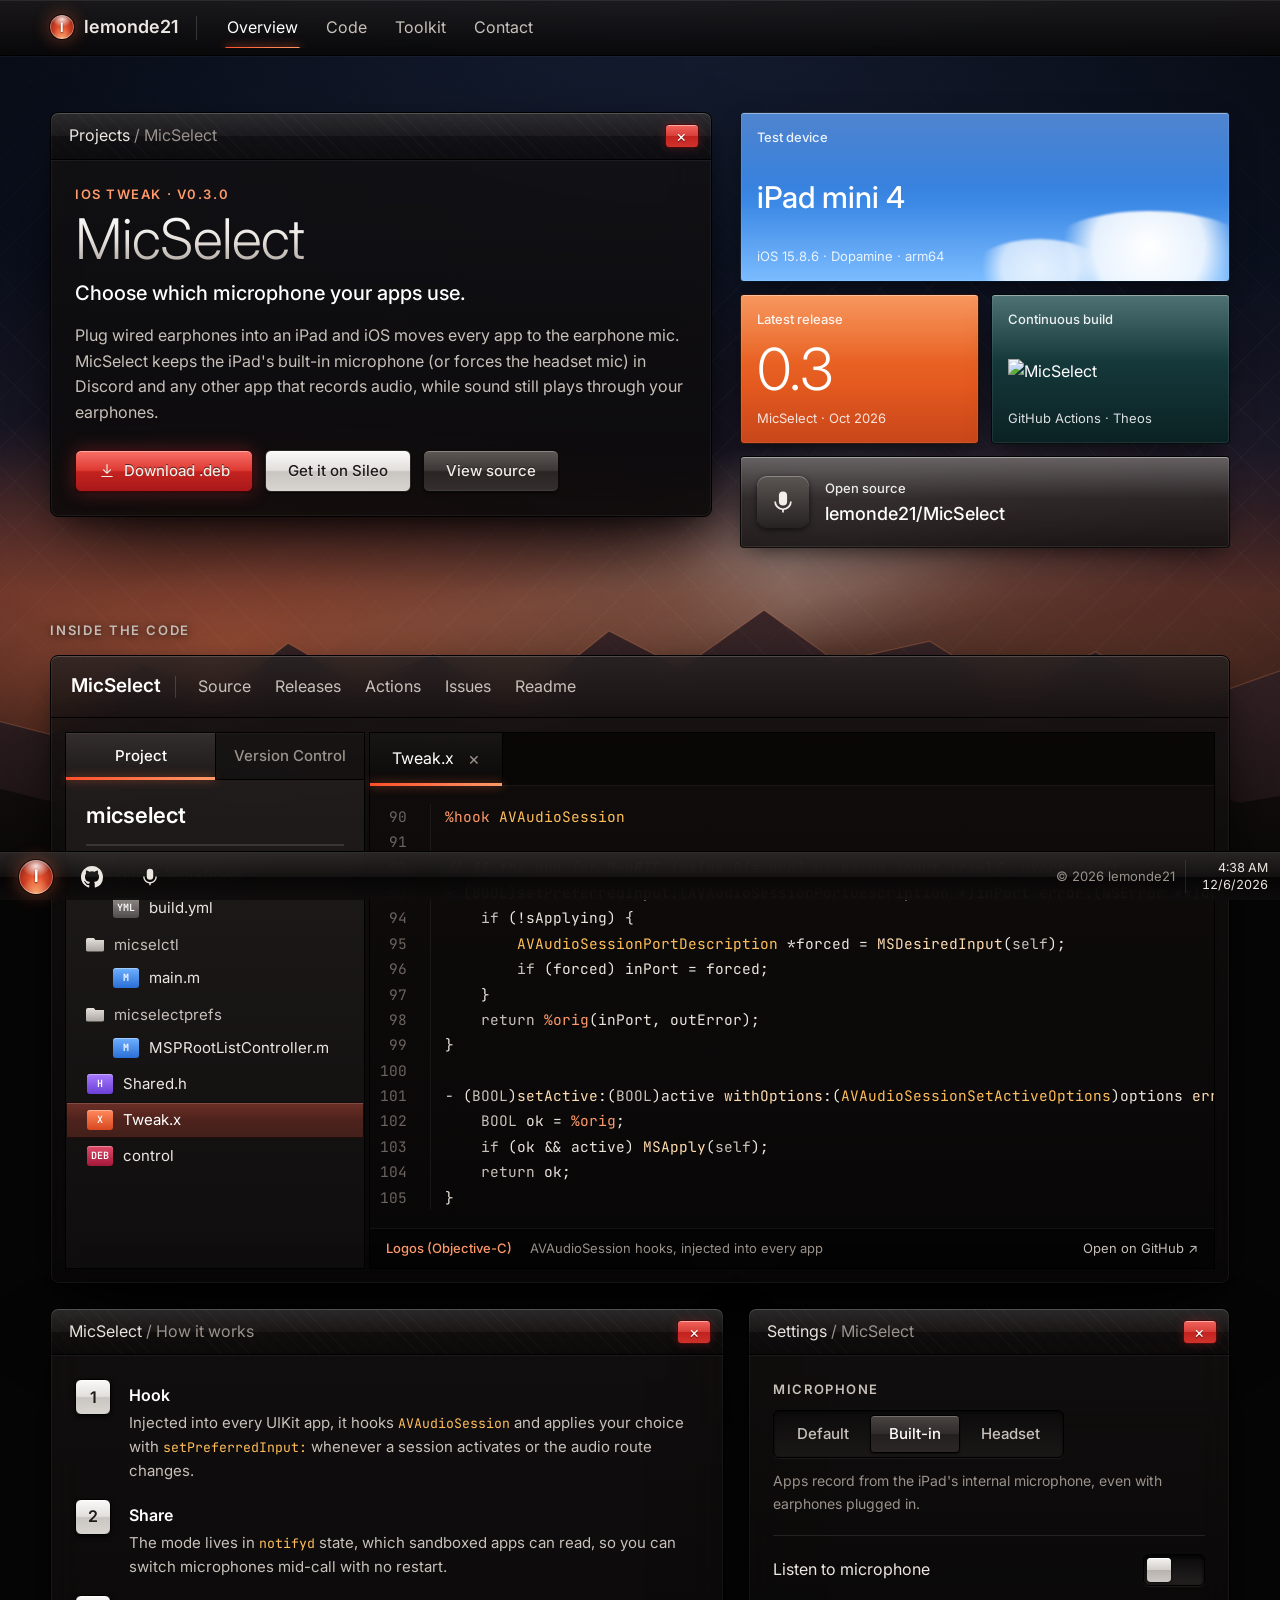
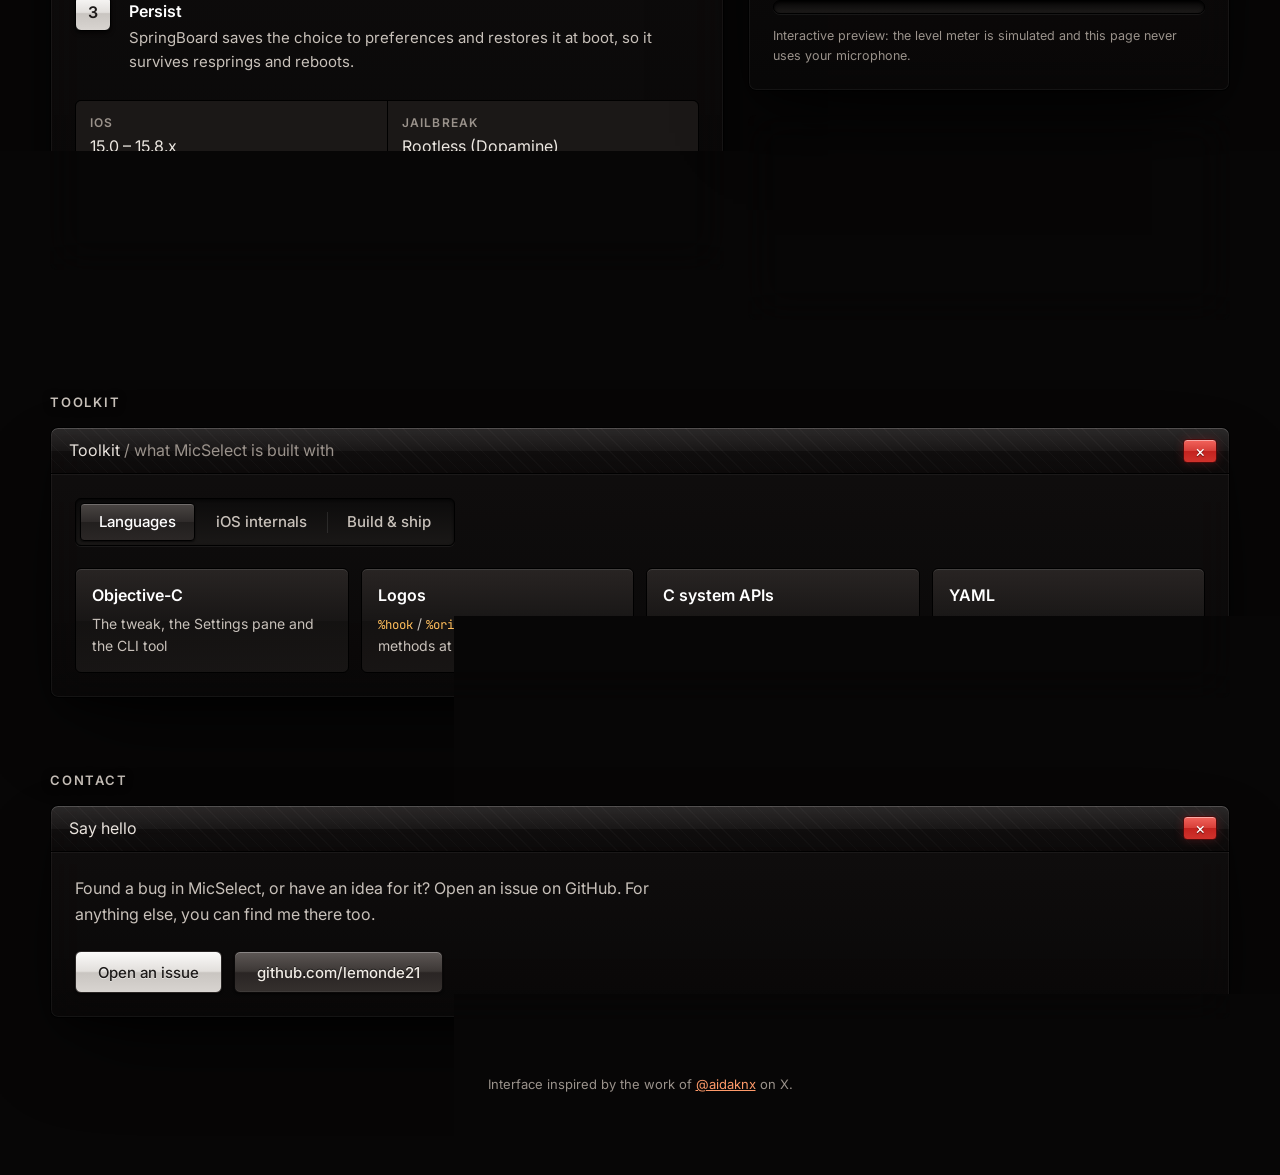
==== commit 67abc1be: "Add Sileo repo at /repo Flat APT repo with MicSelect 0.3.0, a native Sileo depiction, a web depictio" ====
--- a/micselect/index.html
+++ b/micselect/index.html
@@ -79,6 +79,7 @@
               <svg class="btn__icon" viewBox="0 0 24 24" aria-hidden="true"><path d="M11.25 3h1.5v10.19l3.72-3.72 1.06 1.06L12 16.06l-5.53-5.53 1.06-1.06 3.72 3.72V3ZM4.5 18.5h15V20h-15z"/></svg>
               Download .deb
             </a>
+            <a class="btn btn--light" href="../repo/">Get it on Sileo</a>
             <a class="btn" href="https://github.com/lemonde21/MicSelect">View source</a>
           </div>
         </div>
--- a/style.css
+++ b/style.css
@@ -968,6 +968,12 @@
     0 0 40px rgba(120, 160, 255, .25),
     0 20px 40px -10px rgba(0, 0, 0, .9);
 }
+.repo-art {
+  position: relative; z-index: 1;
+  width: 132px; height: 132px; border-radius: 30px;
+  border: 1px solid #000;
+  box-shadow: inset 0 0 0 1px rgba(255, 255, 255, .2), 0 0 40px rgba(255, 106, 61, .3), 0 20px 40px -10px rgba(0, 0, 0, .9);
+}
 .gh-orb svg { width: 58px; height: 58px; fill: #f3eee9; filter: drop-shadow(0 1px 2px rgba(0, 0, 0, .6)); }
 
 /* Pill dots: 24px tap targets around a small glossy pill */
@@ -997,6 +1003,87 @@
 }
 
 /* ------------------------------------------------------------------ */
+/* Sileo repo page and package depictions                              */
+/* ------------------------------------------------------------------ */
+
+body.repo-page { padding-bottom: 40px; }
+.repo-main { width: min(860px, 100% - 32px); }
+.repo-section { padding-top: 48px; }
+
+.repo-head { display: flex; align-items: center; gap: 20px; margin-bottom: 26px; }
+.repo-head__icon {
+  flex: none;
+  width: 88px; height: 88px; border-radius: 20px;
+  border: 1px solid #000;
+  box-shadow: inset 0 0 0 1px rgba(255, 255, 255, .2), 0 10px 24px -8px rgba(0, 0, 0, .9);
+}
+.repo-head__title {
+  margin: 0;
+  font-size: clamp(32px, 5vw, 44px); font-weight: 300; line-height: 1.1; letter-spacing: -.01em;
+  background: linear-gradient(180deg, #ffffff 0%, #e7e2dd 50%, #a59d96 100%);
+  -webkit-background-clip: text; background-clip: text; color: transparent;
+}
+.repo-head__sub { margin: 4px 0 0; color: var(--ink-soft); }
+
+/* Inset URL field with a glossy button fused to its right edge */
+.source-field { display: flex; }
+.source-field__input {
+  flex: 1; min-width: 0;
+  height: 46px; padding: 0 14px;
+  font: 500 15px/1 var(--mono); color: var(--amber);
+  background: linear-gradient(180deg, #070606, #1a1817);
+  border: 1px solid #000; border-right: 0; border-radius: 6px 0 0 6px;
+  box-shadow: inset 0 2px 4px rgba(0, 0, 0, .8), 0 1px 0 rgba(255, 255, 255, .06);
+  outline-offset: -2px;
+}
+.source-field__copy { min-height: 46px; border-radius: 0 6px 6px 0; }
+.repo-manual { margin-top: 18px; }
+
+.pkgs { list-style: none; margin: 0; padding: 8px; }
+.pkgs__empty { padding: 22px 18px; color: var(--muted); }
+.pkg {
+  display: grid; grid-template-columns: 64px minmax(0, 1fr) auto; align-items: center; gap: 18px;
+  padding: 16px;
+  border-radius: 6px;
+}
+.pkg + .pkg { border-top: 1px solid var(--line); }
+.pkg:hover { background: rgba(255, 255, 255, .03); }
+.pkg__icon {
+  width: 64px; height: 64px; border-radius: 15px;
+  border: 1px solid #000;
+  box-shadow: inset 0 0 0 1px rgba(255, 255, 255, .2), 0 6px 14px -6px rgba(0, 0, 0, .9);
+}
+.pkg__top { display: flex; align-items: baseline; flex-wrap: wrap; gap: 4px 10px; }
+.pkg__name { margin: 0; font-size: 19px; font-weight: 600; color: #fff; }
+.pkg__ver {
+  padding: 1px 8px; border-radius: 3px;
+  font: 500 12px/1.5 var(--mono); color: #fff;
+  background: linear-gradient(180deg, #ff8a5c, #c8461a);
+  box-shadow: inset 0 1px 0 rgba(255, 255, 255, .35);
+}
+.pkg__desc { margin: 4px 0 2px; color: var(--ink-soft); }
+.pkg__meta { margin: 0; font-size: 13px; color: var(--muted); }
+.pkg__actions { display: flex; gap: 8px; }
+
+/* Web depiction (shown by Zebra and in browsers) */
+.depiction-main { width: min(720px, 100% - 32px); padding-top: 32px; }
+.depiction__banner {
+  display: block; width: 100%; height: auto; aspect-ratio: 3 / 1; object-fit: cover;
+  border-bottom: 1px solid #000;
+}
+.depiction__head { display: flex; align-items: center; gap: 18px; margin: -44px 0 18px; position: relative; }
+.depiction__head .repo-head__icon { width: 96px; height: 96px; border-radius: 22px; }
+.depiction__head h1 { margin: 34px 0 0; font-size: 30px; font-weight: 500; color: #fff; }
+.depiction__head p { margin: 0; color: var(--ink-soft); }
+.depiction__features { margin: 0 0 22px; padding-left: 20px; color: var(--ink-soft); }
+.depiction__features li + li { margin-top: 6px; }
+.depiction h2 {
+  margin: 26px 0 10px;
+  font-size: 13px; font-weight: 600; letter-spacing: .12em; text-transform: uppercase;
+  color: var(--ink-soft);
+}
+
+/* ------------------------------------------------------------------ */
 /* Responsive                                                          */
 /* ------------------------------------------------------------------ */
 
@@ -1019,6 +1106,13 @@
 @media (max-width: 600px) {
   :root { --menubar-h: 52px; }
   .home__main { gap: 36px; padding: 32px 0 28px; }
+  .repo-section { padding-top: 32px; }
+  .repo-head { gap: 14px; }
+  .repo-head__icon { width: 64px; height: 64px; border-radius: 15px; }
+  .pkg { grid-template-columns: 52px minmax(0, 1fr); gap: 12px 14px; padding: 14px 8px; }
+  .pkg__icon { width: 52px; height: 52px; border-radius: 12px; }
+  .pkg__actions { grid-column: 1 / -1; }
+  .pkg__actions .btn { flex: 1 1 auto; }
   .bio__body { padding: 26px 18px 28px; }
   .bio__text { font-size: 16px; }
   body { font-size: 15px; }
